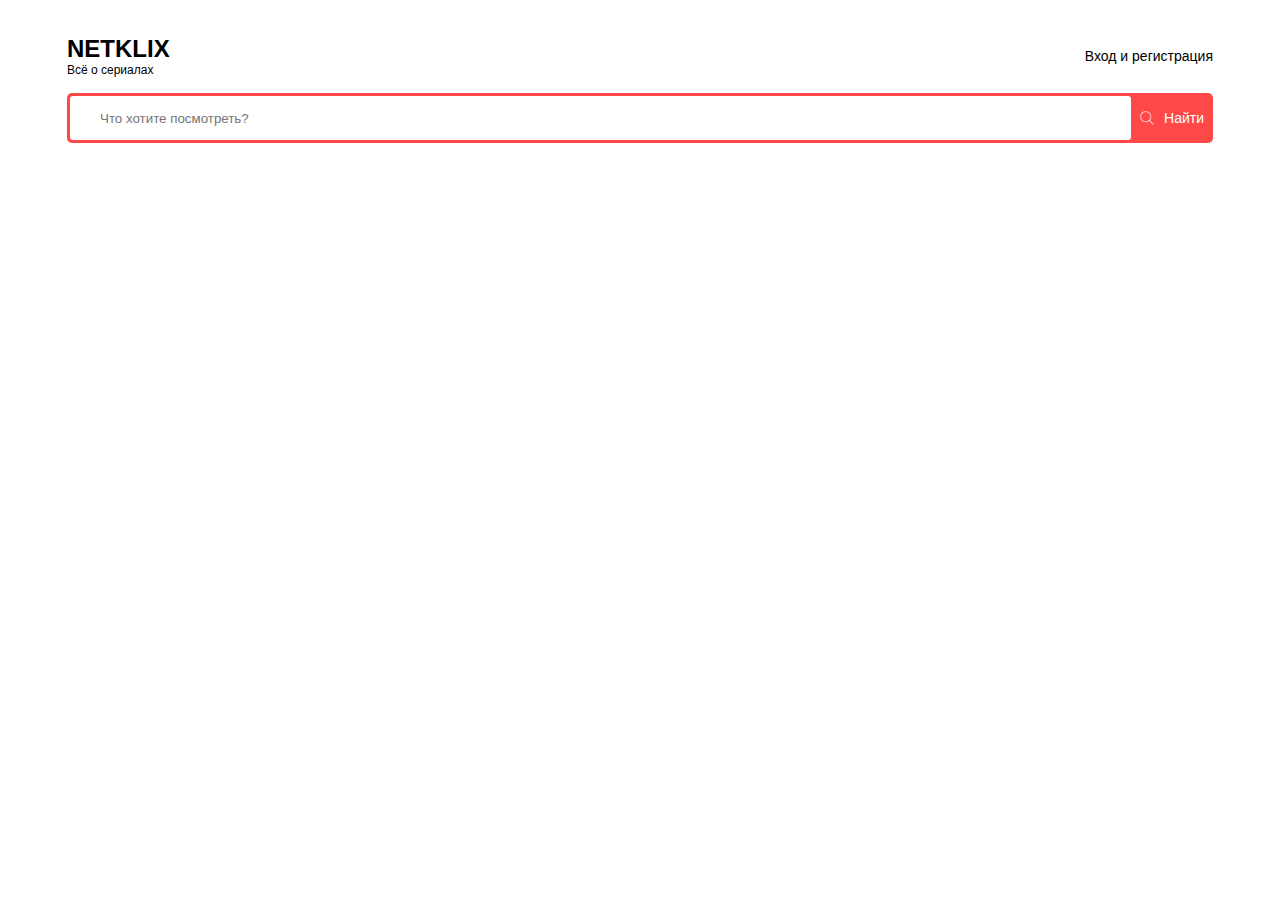
==== index.html @ fd493061 "header added" ====
<!DOCTYPE html>
<html lang="en">
<head>
    <meta charset="UTF-8">
    <title>Netklix</title>
    <link href="./styles.css" rel="stylesheet">
</head>
<body>
<header class="header">
    <div class="container">
        <div class="header-box">
            <div class="header-logo">
                <h1>NETKLIX</h1>
                <P>Всё о сериалах</P>
            </div>
            <div class="header-controls">
                <a href="#">Вход и регистрация</a>
            </div>
            <div class="header-controls--mobile">
                <img src="./images/burger.svg" alt="burger">
            </div>
        </div>
    </div>
</header>

<main>
    <section class="search">
        <div class="container">
            <div class="search-box">
                    <input placeholder="Что хотите посмотреть?" type="text">
                <button>
                    <img src="./images/search.svg" alt="search">
                    <span>Найти</span>
                </button>
            </div>
        </div>
    </section>
    <section class="content">
        <div class="container">
        </div>
    </section>
</main>

<footer>
</footer>
</body>
</html>
---- styles.css ----
* {
    box-sizing: border-box;
}

body {
    margin: 0;
    padding: 0;
}

.container {
    max-width: 1194px;
    padding: 0 24px;
    margin: 0 auto;
}

.header {
    margin-top: 34px;
    margin-bottom: 15px;
}

.header-box {
    display: flex;
    justify-content: space-between;
    align-items: center;
}

.header-logo h1 {
    margin: 0;
    font-family: Inter, sans-serif;
    font-size: 24px;
    font-weight: 700;
    line-height: 29px;
}

.header-logo p {
    margin: 0;
    font-family: Inter, sans-serif;
    font-size: 12px;
    font-weight: 300;
    line-height: 15px;
}

.header-controls a {
    font-family: Inter, sans-serif;
    font-size: 14px;
    font-weight: 400;
    line-height: 17px;
    text-decoration: none;
    color: black;
}

.header-controls a:hover {
    color: rgb(255, 73, 73);
}

.header-controls--mobile {
    display: none;
    align-self: flex-start;
}

.search-box {
    border-radius: 5px;
    background: rgb(255, 73, 73);
    display:flex;
    justify-content: space-between;
    align-items: center;
    padding: 3px;
    gap: 3px;
    height: 50px;
}

.search-box input {
    flex-grow: 1;
    height: 100%;
    border: none;
    outline: none;
    border-radius: 3px;
    background: rgb(255, 255, 255);
    padding: 0 30px;
    min-width: 0;
}

.search-box button {
    height: 100%;
    display: flex;
    align-items: center;
    gap: 10px;
    background: rgb(255, 73, 73);
    border: none;
    color: white;
    font-family: Inter, sans-serif;
    font-size: 14px;
    font-weight: 400;
    line-height: 17px;
    cursor: pointer;
}

@media (max-device-width: 768px) {
    .header-controls {
        display: none;
    }

    .header-controls--mobile {
        display: block;
    }

    .search-box input {
        padding: 0 15px;
    }
}
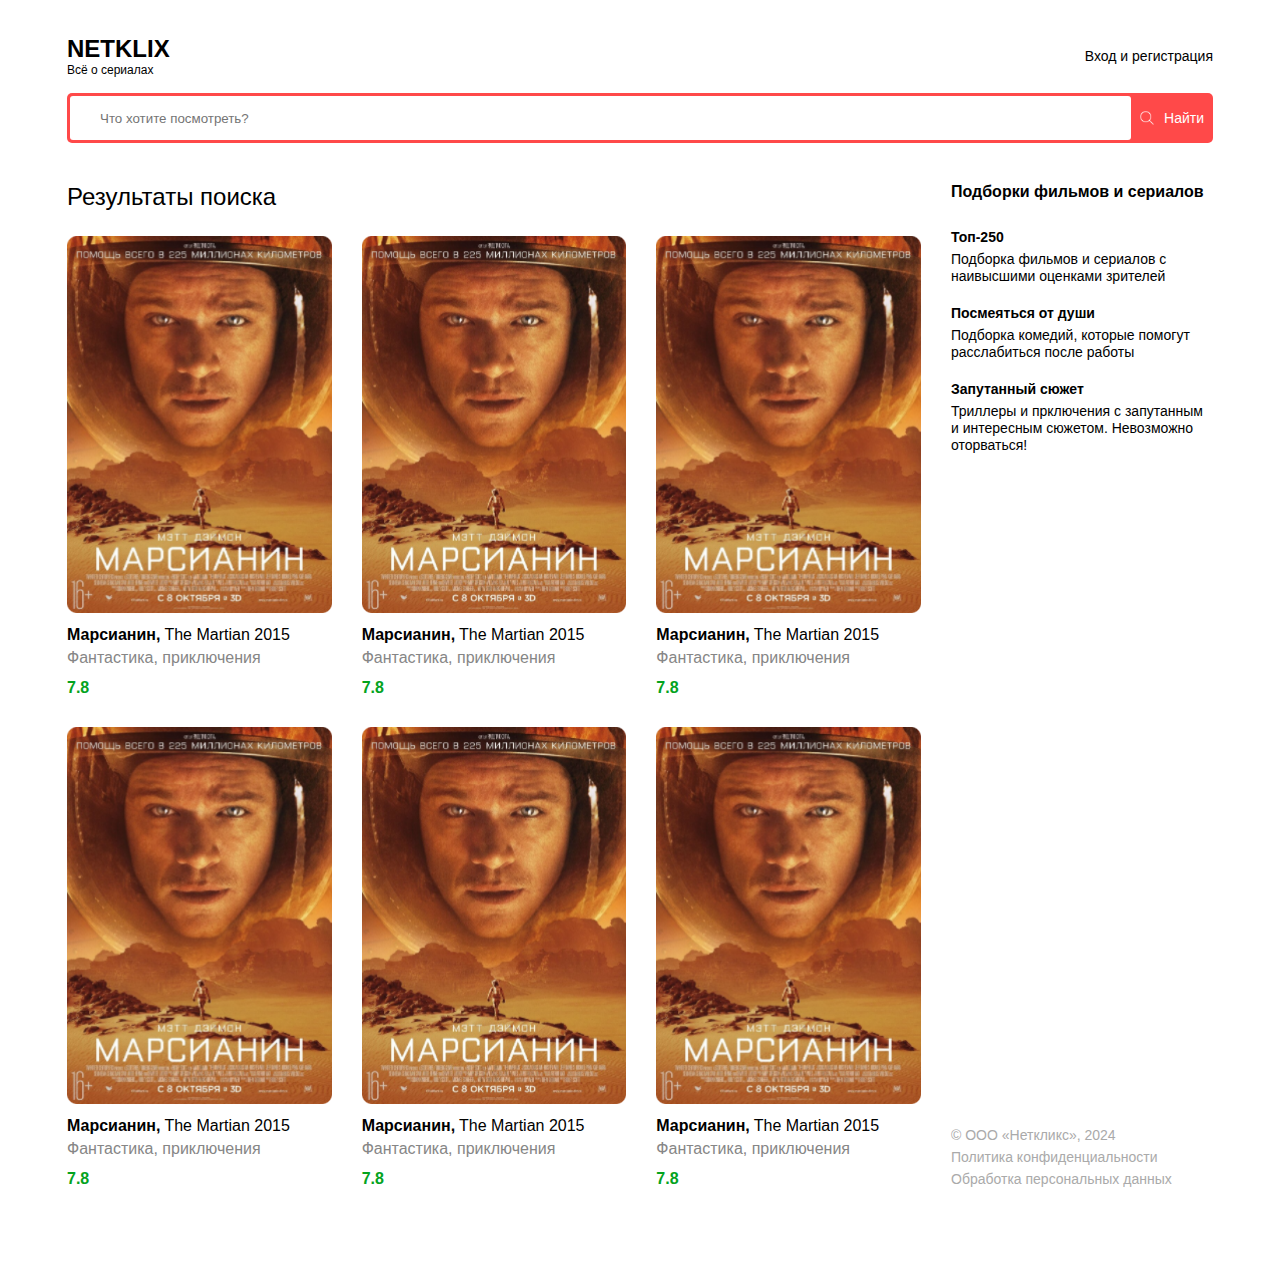
==== commit f5a90bf8: "pages prepared" ====
--- a/index.html
+++ b/index.html
@@ -2,6 +2,7 @@
 <html lang="en">
 <head>
     <meta charset="UTF-8">
+    <meta name="viewport" content="width=device-width,initial-scale=1">
     <title>Netklix</title>
     <link href="./styles.css" rel="stylesheet">
 </head>
@@ -27,7 +28,7 @@
     <section class="search">
         <div class="container">
             <div class="search-box">
-                    <input placeholder="Что хотите посмотреть?" type="text">
+                <input spellcheck="true" placeholder="Что хотите посмотреть?" type="text">
                 <button>
                     <img src="./images/search.svg" alt="search">
                     <span>Найти</span>
@@ -37,6 +38,137 @@
     </section>
     <section class="content">
         <div class="container">
+            <div class="content-box">
+                <div class="content-main">
+                    <h2 class="content-main_title">
+                        Результаты поиска
+                    </h2>
+                    <div class="content-cards">
+                        <a href="./film.html" class="content-cards_item">
+                            <div class="content-cards_item--img">
+                                <img src="./images/film.png" alt="film">
+                            </div>
+
+                            <div class="content-cards_item--title">
+                                <h5>Марсианин, </h5>
+                                <span>The Martian 2015</span>
+                            </div>
+                            <p class="content-cards_item--description">
+                                Фантастика, приключения
+                            </p>
+                            <p class="content-cards_item--rating">
+                                7.8
+                            </p>
+                        </a>
+                        <a href="./film.html" class="content-cards_item">
+                            <div class="content-cards_item--img">
+                                <img src="./images/film.png" alt="film">
+                            </div>
+
+                            <div class="content-cards_item--title">
+                                <h5>Марсианин, </h5>
+                                <span>The Martian 2015</span>
+                            </div>
+                            <p class="content-cards_item--description">
+                                Фантастика, приключения
+                            </p>
+                            <p class="content-cards_item--rating">
+                                7.8
+                            </p></a>
+                        <a href="./film.html" class="content-cards_item">
+                            <div class="content-cards_item--img">
+                                <img src="./images/film.png" alt="film">
+                            </div>
+
+                            <div class="content-cards_item--title">
+                                <h5>Марсианин, </h5>
+                                <span>The Martian 2015</span>
+                            </div>
+                            <p class="content-cards_item--description">
+                                Фантастика, приключения
+                            </p>
+                            <p class="content-cards_item--rating">
+                                7.8
+                            </p></a>
+                        <a href="./film.html" class="content-cards_item">
+                            <div class="content-cards_item--img">
+                                <img src="./images/film.png" alt="film">
+                            </div>
+
+                            <div class="content-cards_item--title">
+                                <h5>Марсианин, </h5>
+                                <span>The Martian 2015</span>
+                            </div>
+                            <p class="content-cards_item--description">
+                                Фантастика, приключения
+                            </p>
+                            <p class="content-cards_item--rating">
+                                7.8
+                            </p></a>
+                        <a href="./film.html" class="content-cards_item">
+                            <div class="content-cards_item--img">
+                                <img src="./images/film.png" alt="film">
+                            </div>
+
+                            <div class="content-cards_item--title">
+                                <h5>Марсианин, </h5>
+                                <span>The Martian 2015</span>
+                            </div>
+                            <p class="content-cards_item--description">
+                                Фантастика, приключения
+                            </p>
+                            <p class="content-cards_item--rating">
+                                7.8
+                            </p></a>
+                        <a href="./film.html" class="content-cards_item">
+                            <div class="content-cards_item--img">
+                                <img src="./images/film.png" alt="film">
+                            </div>
+
+                            <div class="content-cards_item--title">
+                                <h5>Марсианин,</h5>
+                                <span>The Martian 2015</span>
+                            </div>
+                            <p class="content-cards_item--description">
+                                Фантастика, приключения
+                            </p>
+                            <p class="content-cards_item--rating">
+                                7.8
+                            </p>
+                        </a>
+                    </div>
+                </div>
+
+                <div class="content-sidebar">
+                    <div class="content-sidebar_info">
+                        <h4 class="content-sidebar_info--title">
+                            Подборки фильмов и сериалов
+                        </h4>
+                        <div class="content-sidebar_info--wrapper">
+                            <div class="content-sidebar_info_item">
+                                <h5>Топ-250</h5>
+                                <p>Подборка фильмов и сериалов с наивысшими оценками зрителей
+                                </p>
+                            </div>
+                            <div class="content-sidebar_info_item">
+                                <h5>Посмеяться от души</h5>
+                                <p>Подборка комедий, которые помогут расслабиться после работы
+                                </p>
+                            </div>
+                            <div class="content-sidebar_info_item">
+                                <h5>Запутанный сюжет</h5>
+                                <p>Триллеры и прключения с запутанным и интересным сюжетом. Невозможно оторваться!
+                                </p>
+                            </div>
+                        </div>
+                    </div>
+                    <div class="content-sidebar_footer">
+                        <p>© ООО «Неткликс», 2024</p>
+                        <a href="#">Политика конфиденциальности</a>
+                        <a href="#">Обработка персональных данных</a>
+                    </div>
+                </div>
+            </div>
         </div>
     </section>
 </main>
--- a/styles.css
+++ b/styles.css
@@ -56,12 +56,17 @@
 .header-controls--mobile {
     display: none;
     align-self: flex-start;
+
+}
+
+.search {
+    margin-bottom: 39px;
 }
 
 .search-box {
     border-radius: 5px;
     background: rgb(255, 73, 73);
-    display:flex;
+    display: flex;
     justify-content: space-between;
     align-items: center;
     padding: 3px;
@@ -95,16 +100,325 @@
     cursor: pointer;
 }
 
-@media (max-device-width: 768px) {
-    .header-controls {
-        display: none;
-    }
-
-    .header-controls--mobile {
+.content {
+    margin-bottom: 94px;
+}
+
+.content-box {
+    display: flex;
+    justify-content: space-between;
+    gap: 30px;
+}
+
+.content-main {
+    flex-grow: 1;
+}
+
+.content-description {
+    flex-grow: 1;
+}
+
+.content-main_title {
+    margin-top: 0;
+    margin-bottom: 25px;
+    color: black;
+    font-family: Inter, sans-serif;
+    font-size: 24px;
+    font-weight: 500;
+    line-height: 29px;
+}
+
+.content-cards {
+    display: flex;
+    flex-wrap: wrap;
+    gap: 30px;
+}
+
+.content-cards_item {
+    width: calc((100% - (30px * 2)) / 3);
+    text-decoration: none;
+}
+
+.content-cards_item--img {
+    width: 100%;
+    display: block;
+    margin-bottom: 12px;
+
+    img {
+        width: 100%;
         display: block;
     }
-
-    .search-box input {
-        padding: 0 15px;
-    }
-}
+}
+
+.content-cards_item--title {
+    display: flex;
+    flex-wrap: wrap;
+    gap: 4px;
+    margin-bottom: 4px;
+}
+
+.content-cards_item--title h5,
+.content-cards_item--title span {
+    margin: 0;
+    font-family: Inter, sans-serif;
+    font-size: 16px;
+    font-weight: 400;
+    line-height: 19px;
+    color: black;
+}
+
+.content-cards_item--title h5 {
+    font-weight: 700;
+}
+
+.content-cards_item--title span {
+    font-weight: 400;
+}
+
+.content-cards_item--description {
+    color: rgb(134, 134, 134);
+    font-family: Inter, sans-serif;
+    font-size: 16px;
+    font-weight: 400;
+    line-height: 19px;
+    margin-top: 0;
+    margin-bottom: 11px;
+}
+
+.content-cards_item--rating {
+    color: rgb(4, 163, 30);
+    font-family: Inter, sans-serif;
+    font-size: 16px;
+    font-weight: 700;
+    line-height: 19px;
+    margin: 0;
+}
+
+
+.content-sidebar {
+    width: 262px;
+    min-width: 262px;
+    display: flex;
+    flex-direction: column;
+    justify-content: space-between;
+}
+
+.content-sidebar_info {
+    margin-bottom: 120px;
+}
+
+.content-sidebar_info--title {
+    color: rgb(0, 0, 0);
+    font-family: Inter, sans-serif;
+    font-size: 16px;
+    font-weight: 700;
+    line-height: 19px;
+    margin-top: 0;
+    margin-bottom: 28px;
+}
+
+.content-sidebar_info--wrapper {
+    display: flex;
+    flex-direction: column;
+    gap: 20px;
+}
+
+.content-sidebar_info_item {
+    display: flex;
+    flex-direction: column;
+}
+
+.content-sidebar_info_item h5,
+.content-sidebar_info_item p {
+    font-family: Inter, sans-serif;
+    font-size: 14px;
+
+    line-height: 17px;
+}
+
+.content-sidebar_info_item h5 {
+    font-weight: 700;
+    margin-top: 0;
+    margin-bottom: 5px;
+}
+
+.content-sidebar_info_item p {
+    font-weight: 400;
+    margin: 0;
+}
+
+.content-sidebar_footer {
+    display: flex;
+    flex-direction: column;
+    gap: 5px;
+}
+
+.content-sidebar_footer p,
+.content-sidebar_footer a {
+    color: rgb(170, 170, 170);
+    font-family: Inter, sans-serif;
+    font-size: 14px;
+    font-weight: 400;
+    line-height: 17px;
+}
+
+.content-sidebar_footer p {
+    margin: 0;
+}
+
+.content-sidebar_footer a {
+    text-decoration: none;
+}
+
+.content-sidebar_footer a:hover {
+    color: rgb(255, 73, 73);
+}
+
+.content-film {
+    flex-grow: 1;
+    display: flex;
+    justify-content: space-between;
+    gap: 28px;
+}
+
+.content-film_img {
+    width: calc((100% - 28px) / 2);
+    display: flex;
+    justify-content: center;
+}
+
+.content-film_img img {
+    width: 100%;
+    display: block;
+    max-width: 450px;
+}
+
+.content-film_info {
+    width: calc((100% - 28px) / 2);
+    display: flex;
+    flex-direction: column;
+    justify-content: space-between;
+    gap: 30px;
+}
+
+.content-film_info_title {
+    display: flex;
+    gap: 4px;
+    margin-bottom: 3px;
+    flex-wrap: wrap;
+}
+
+.content-film_info_title h1,
+.content-film_info_title p {
+    color: rgb(0, 0, 0);
+    font-family: Inter, sans-serif;
+    font-size: 24px;
+    font-weight: 400;
+    line-height: 29px;
+}
+
+.content-film_info_title h1 {
+    font-weight: 700;
+    margin: 0;
+}
+
+.content-film_info_title p {
+    font-weight: 400;
+    margin: 0;
+}
+
+.content-film_info_content > *:last-child {
+    margin-bottom: 0;
+}
+
+.content-film_info_description {
+    color: rgb(134, 134, 134);
+    font-family: Inter, sans-serif;
+    font-size: 16px;
+    font-weight: 400;
+    line-height: 19px;
+    margin-top: 0;
+    margin-bottom: 2px;
+}
+
+.content-film_info_rating {
+    color: rgb(4, 163, 30);
+    font-family: Inter, sans-serif;
+    font-size: 16px;
+    font-weight: 700;
+    line-height: 19px;
+    margin-top: 0;
+    margin-bottom: 29px;
+}
+
+.content-film_info_text {
+    color: rgb(0, 0, 0);
+    font-family: Inter, sans-serif;
+    font-size: 14px;
+    font-weight: 400;
+    line-height: 17px;
+    margin-top: 0;
+    margin-bottom: 18px;
+}
+
+.content-film_info_controls button {
+    color: rgb(255, 255, 255);
+    font-family: Inter, sans-serif;
+    font-size: 14px;
+    font-weight: 400;
+    line-height: 17px;
+    padding: 16px 98px;
+    border-radius: 5px;
+    background-color: rgb(255, 73, 73);
+    border: none;
+    outline: none;
+    cursor: pointer;
+}
+
+@media (max-width: 991px) {
+    .content-cards_item {
+        width: calc((100% - (30px * 1)) / 2)
+    }
+
+    .content-film {
+        flex-direction: column;
+    }
+
+    .content-film_img {
+        width: 100%;
+    }
+
+    .content-film_info {
+        width: 100%;
+    }
+
+    @media (max-width: 768px) {
+        .header-controls {
+            display: none;
+        }
+
+        .header-controls--mobile {
+            display: block;
+            cursor: pointer;
+        }
+
+        .search-box input {
+            padding: 0 15px;
+        }
+
+        .content-box {
+            flex-direction: column;
+        }
+
+        .content-sidebar {
+            width: 100%;
+        }
+    }
+
+    @media (max-width: 480px) {
+        .content-cards_item {
+            width: 100%;
+            min-width: 100%;
+        }
+    }
+}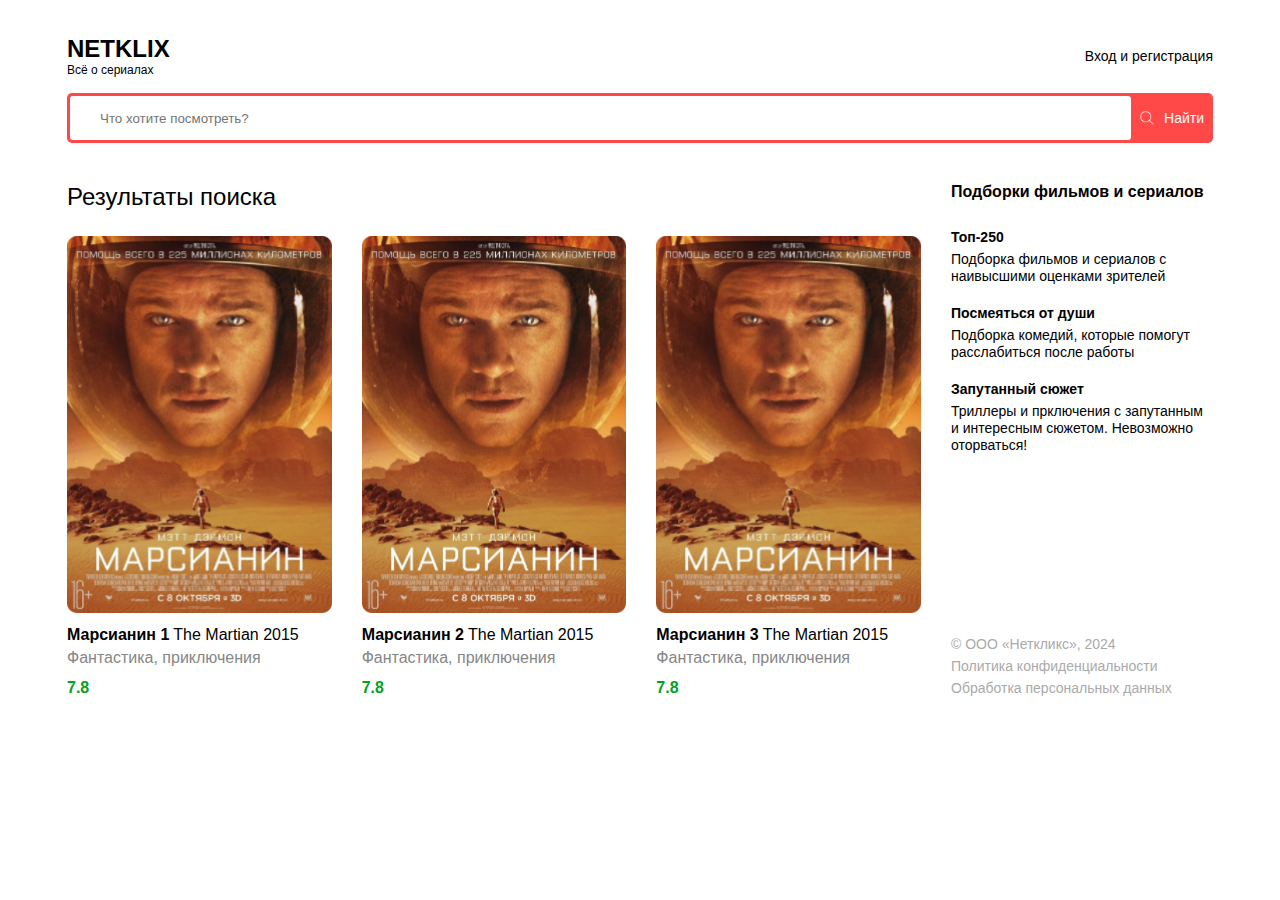
==== commit 3c4b7340: "js-code added" ====
--- a/index.html
+++ b/index.html
@@ -4,6 +4,7 @@
     <meta charset="UTF-8">
     <meta name="viewport" content="width=device-width,initial-scale=1">
     <title>Netklix</title>
+    <script src="./script.js" defer></script>
     <link href="./styles.css" rel="stylesheet">
 </head>
 <body>
@@ -28,8 +29,8 @@
     <section class="search">
         <div class="container">
             <div class="search-box">
-                <input spellcheck="true" placeholder="Что хотите посмотреть?" type="text">
-                <button>
+                <input id="search-input" spellcheck="true" placeholder="Что хотите посмотреть?" type="text">
+                <button id="search-button">
                     <img src="./images/search.svg" alt="search">
                     <span>Найти</span>
                 </button>
--- a/styles.css
+++ b/styles.css
@@ -24,12 +24,18 @@
     align-items: center;
 }
 
+.header-logo {
+    text-decoration: none;
+    color: black;
+}
+
 .header-logo h1 {
     margin: 0;
     font-family: Inter, sans-serif;
     font-size: 24px;
     font-weight: 700;
     line-height: 29px;
+
 }
 
 .header-logo p {
@@ -38,6 +44,7 @@
     font-size: 12px;
     font-weight: 300;
     line-height: 15px;
+
 }
 
 .header-controls a {
@@ -391,34 +398,35 @@
     .content-film_info {
         width: 100%;
     }
-
-    @media (max-width: 768px) {
-        .header-controls {
-            display: none;
-        }
-
-        .header-controls--mobile {
-            display: block;
-            cursor: pointer;
-        }
-
-        .search-box input {
-            padding: 0 15px;
-        }
-
-        .content-box {
-            flex-direction: column;
-        }
-
-        .content-sidebar {
-            width: 100%;
-        }
-    }
-
-    @media (max-width: 480px) {
-        .content-cards_item {
-            width: 100%;
-            min-width: 100%;
-        }
-    }
-}+}
+
+@media (max-width: 768px) {
+    .header-controls {
+        display: none;
+    }
+
+    .header-controls--mobile {
+        display: block;
+        cursor: pointer;
+    }
+
+    .search-box input {
+        padding: 0 15px;
+    }
+
+    .content-box {
+        flex-direction: column;
+    }
+
+    .content-sidebar {
+        width: 100%;
+    }
+}
+
+@media (max-width: 480px) {
+    .content-cards_item {
+        width: 100%;
+        min-width: 100%;
+    }
+
+}
